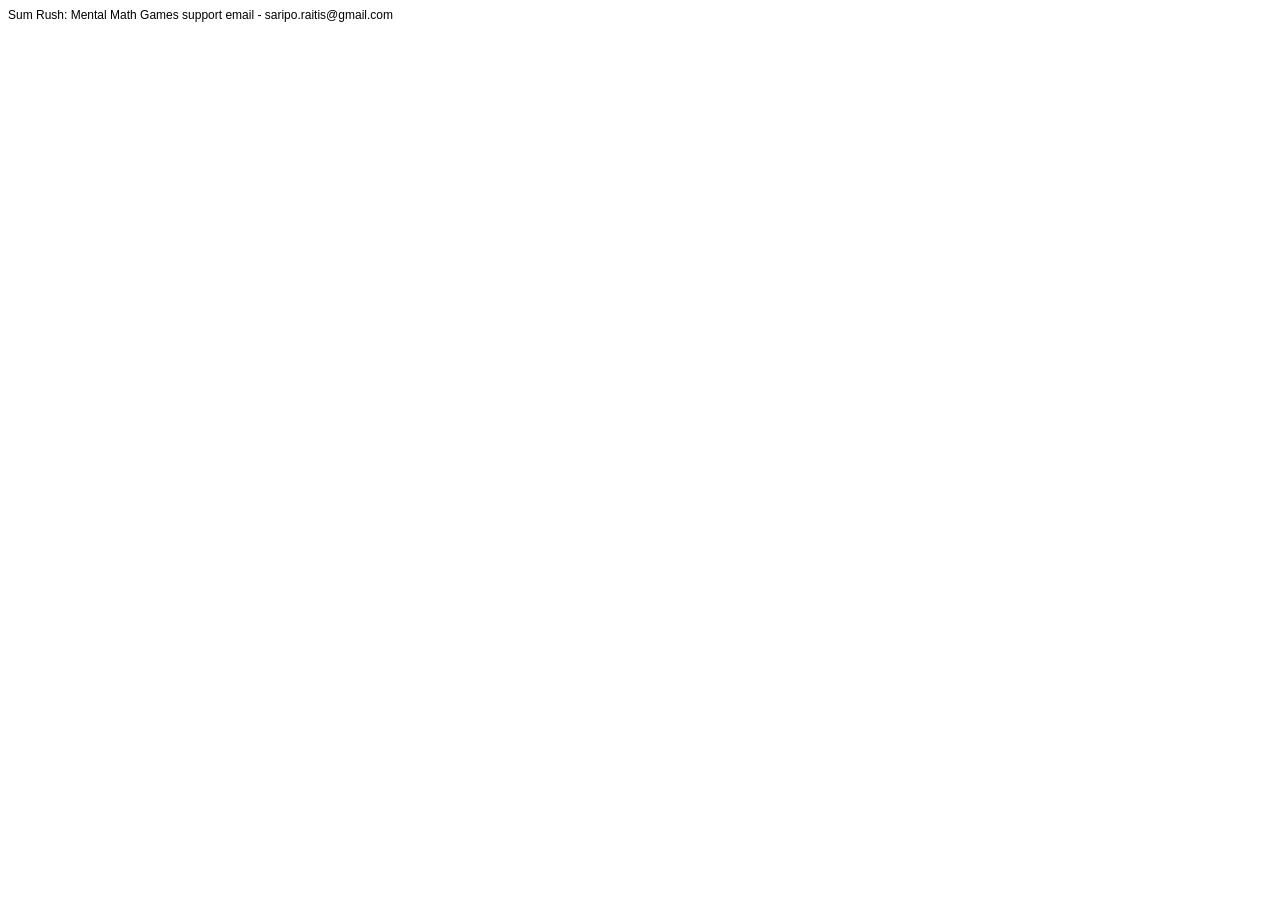
==== index.html @ 7b428e38 "Add initial HTML structure for index.html" ====
<!DOCTYPE html PUBLIC "-//W3C//DTD HTML 4.01//EN" "http://www.w3.org/TR/html4/strict.dtd">
<html>
<head>
  <meta http-equiv="Content-Type" content="text/html; charset=utf-8">
  <meta http-equiv="Content-Style-Type" content="text/css">
  <title></title>
  <meta name="Generator" content="Cocoa HTML Writer">
  <meta name="CocoaVersion" content="2299.5">
  <style type="text/css">
    p.p1 {margin: 0.0px 0.0px 0.0px 0.0px; font: 12.0px Helvetica}
  </style>
</head>
<body>
<p class="p1">Sum Rush: Mental Math Games support email - saripo.raitis@gmail.com</p>
</body>
</html>
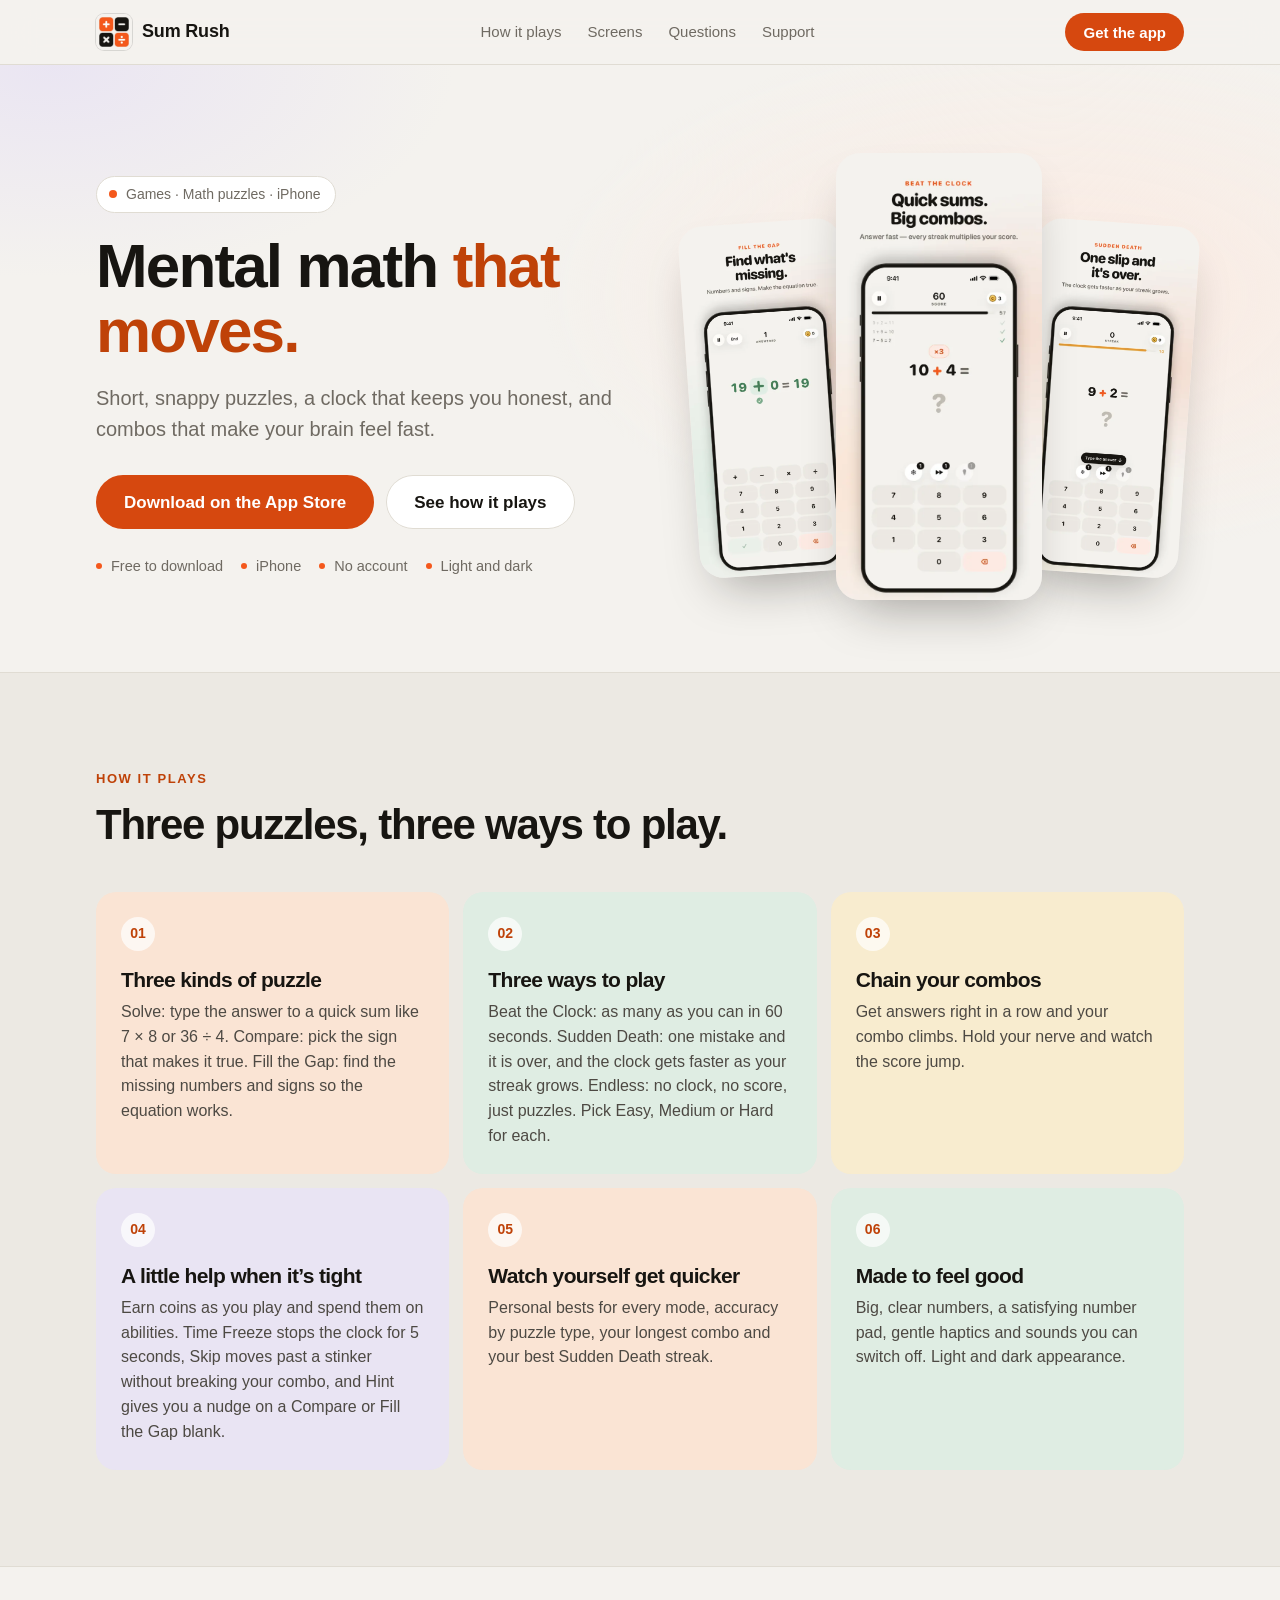
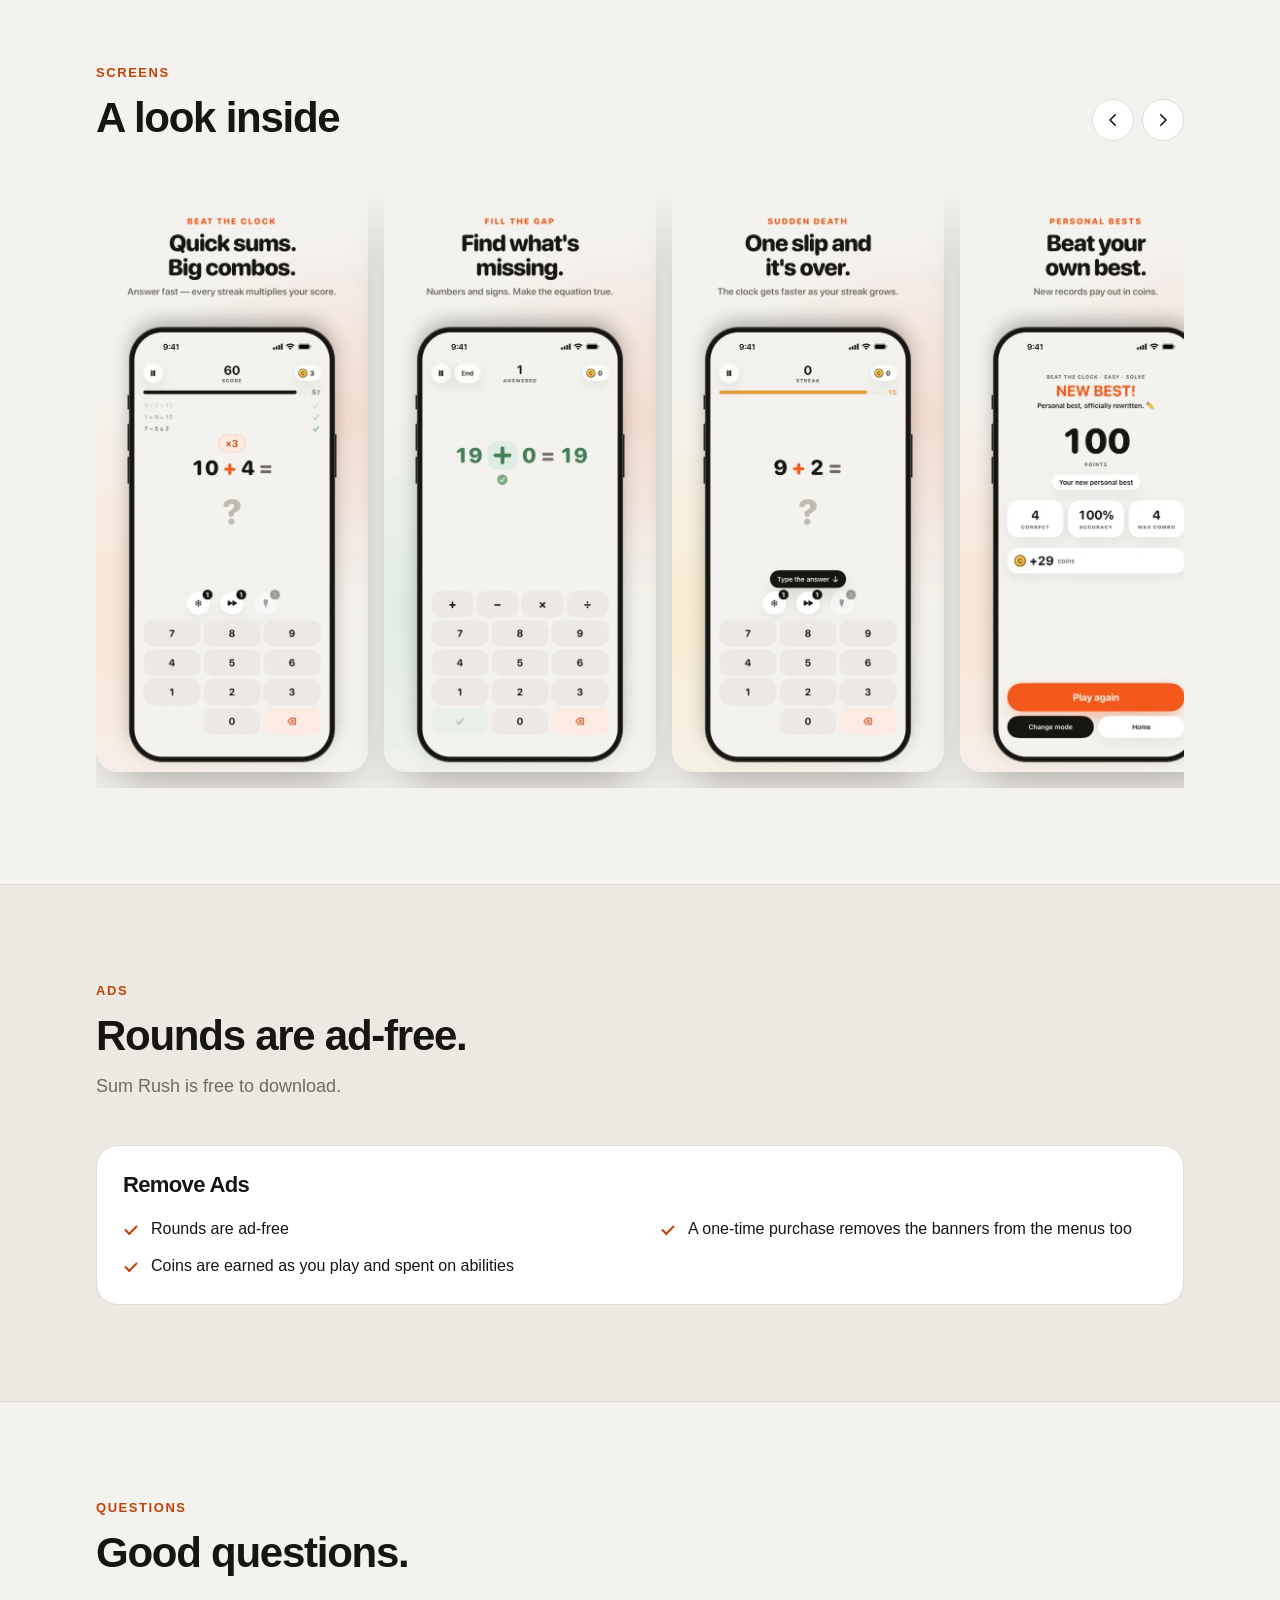
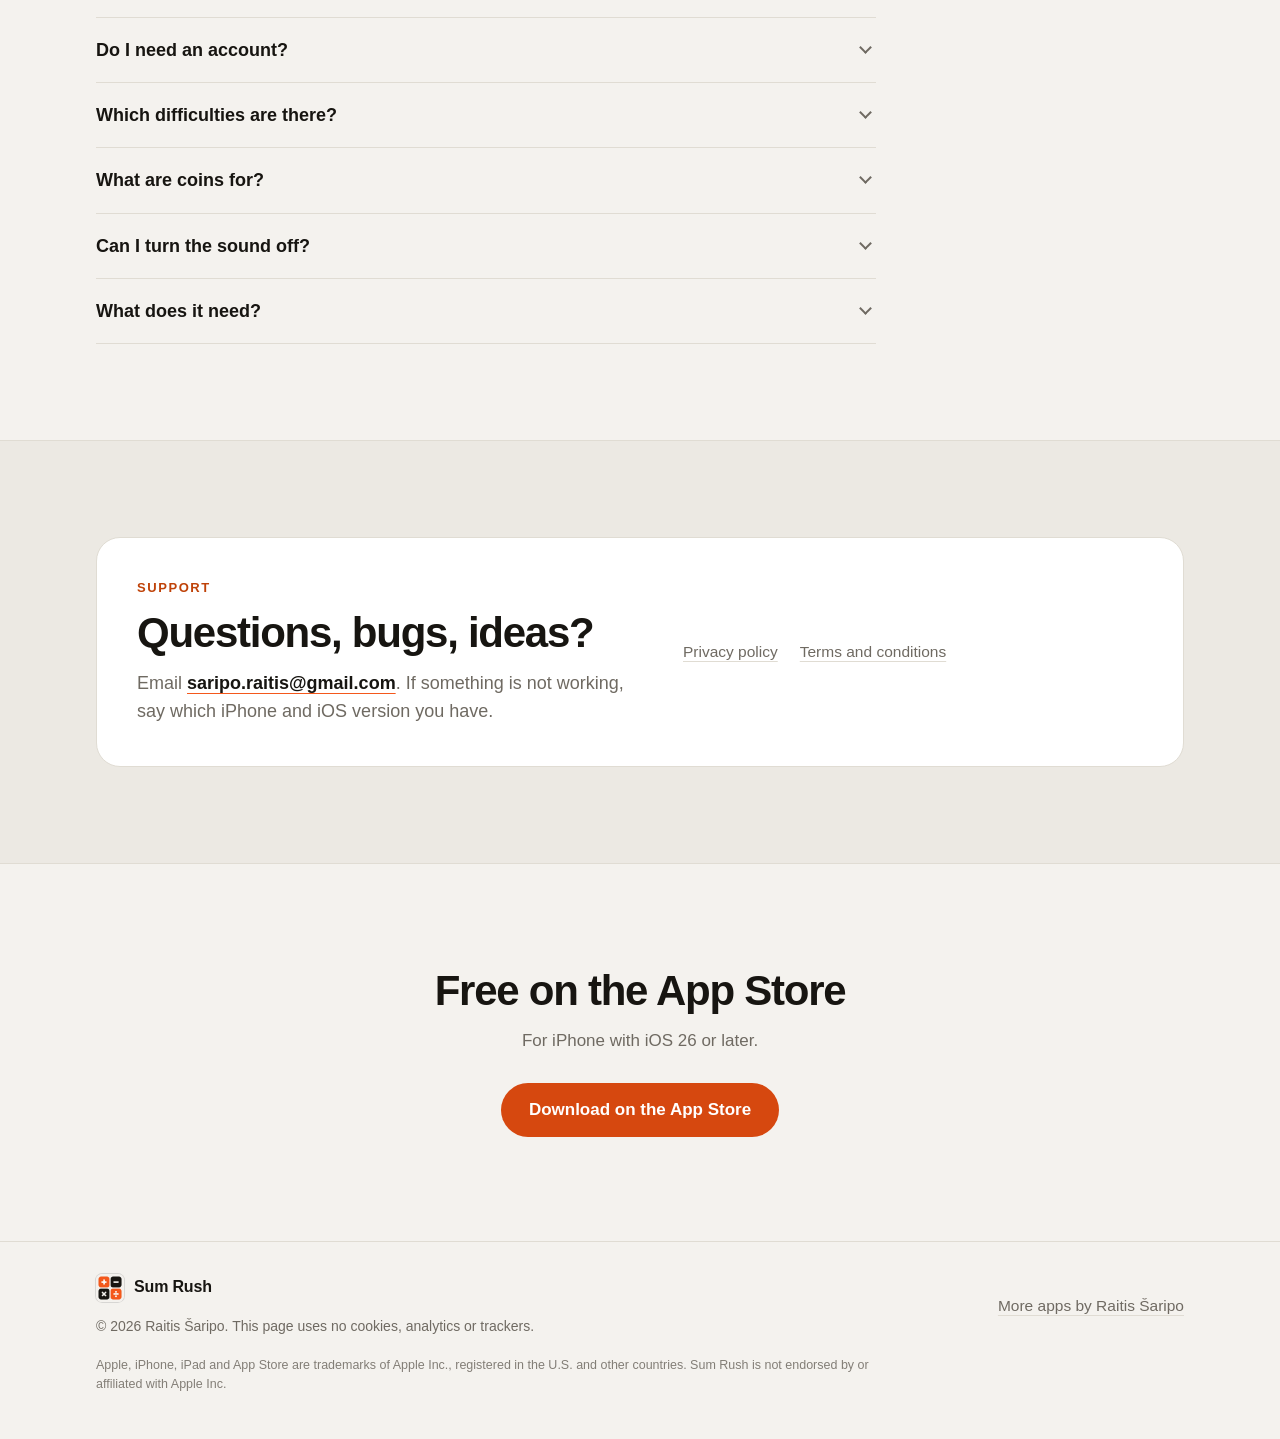
==== commit 1bb9efe9: "Add Sum Rush landing page Replace the one-line support stub with a static landing page: hero, featur" ====
--- a/index.html
+++ b/index.html
@@ -1,16 +1,221 @@
-<!DOCTYPE html PUBLIC "-//W3C//DTD HTML 4.01//EN" "http://www.w3.org/TR/html4/strict.dtd">
-<html>
+<!doctype html>
+<html lang="en">
 <head>
-  <meta http-equiv="Content-Type" content="text/html; charset=utf-8">
-  <meta http-equiv="Content-Style-Type" content="text/css">
-  <title></title>
-  <meta name="Generator" content="Cocoa HTML Writer">
-  <meta name="CocoaVersion" content="2299.5">
-  <style type="text/css">
-    p.p1 {margin: 0.0px 0.0px 0.0px 0.0px; font: 12.0px Helvetica}
-  </style>
+    <meta charset="utf-8" />
+    <meta name="viewport" content="width=device-width, initial-scale=1, viewport-fit=cover" />
+    <title>Sum Rush: Mental Math Games for iPhone</title>
+    <meta name="description" content="Short, snappy mental math puzzles with a clock and combos. Solve, Compare and Fill the Gap. Free for iPhone." />
+    <meta name="theme-color" content="#F4F2EE" />
+    <meta name="color-scheme" content="light" />
+    <meta name="apple-itunes-app" content="app-id=6811618142" />
+    <link rel="canonical" href="https://raichibald.github.io/sumrush.github.io/" />
+
+    <meta property="og:type" content="website" />
+    <meta property="og:site_name" content="Sum Rush" />
+    <meta property="og:title" content="Sum Rush: Mental Math Games for iPhone" />
+    <meta property="og:description" content="Mental math that moves. Short puzzles, a clock that keeps you honest, and combos. Free for iPhone." />
+    <meta property="og:url" content="https://raichibald.github.io/sumrush.github.io/" />
+    <meta property="og:image" content="https://raichibald.github.io/sumrush.github.io/assets/og.jpg" />
+    <meta property="og:image:width" content="1200" />
+    <meta property="og:image:height" content="630" />
+    <meta property="og:image:alt" content="Sum Rush app icon and screenshots" />
+    <meta name="twitter:card" content="summary_large_image" />
+
+    <link rel="icon" type="image/png" href="favicon.png" />
+    <link rel="apple-touch-icon" href="apple-touch-icon.png" />
+    <link rel="preload" as="image" href="assets/shots/01.webp" type="image/webp" />
+    <link rel="stylesheet" href="styles.css" />
+    <script>
+        document.documentElement.classList.add("js");
+    </script>
+    <script type="application/ld+json">
+{
+        "@context": "https://schema.org",
+        "@type": "SoftwareApplication",
+        "name": "Sum Rush: Mental Math Games",
+        "operatingSystem": "iOS 26.0 or later",
+        "applicationCategory": "GameApplication",
+        "description": "Short, snappy mental math puzzles with a clock and combos. Solve, Compare and Fill the Gap. Free for iPhone.",
+        "url": "https://raichibald.github.io/sumrush.github.io/",
+        "downloadUrl": "https://apps.apple.com/app/id6811618142",
+        "image": "https://raichibald.github.io/sumrush.github.io/assets/icon-192.webp",
+        "offers": {
+                "@type": "Offer",
+                "price": "0",
+                "priceCurrency": "USD"
+        },
+        "author": {
+                "@type": "Person",
+                "name": "Raitis Šaripo",
+                "url": "https://raichibald.github.io/"
+        }
+}
+    </script>
 </head>
 <body>
-<p class="p1">Sum Rush: Mental Math Games support email - saripo.raitis@gmail.com</p>
+    <a class="skip" href="#main">Skip to content</a>
+
+    <header class="site-header" id="top">
+        <div class="wrap bar">
+            <a class="brand" href="#top" aria-label="Sum Rush home">
+                <img src="assets/icon-192.webp" width="36" height="36" alt="" />
+                <span>Sum Rush</span>
+            </a>
+            <nav class="nav" aria-label="Primary">
+                <a href="#features">How it plays</a>
+                <a href="#screens">Screens</a>
+                <a href="#faq">Questions</a>
+                <a href="#support">Support</a>
+            </nav>
+            <a class="btn btn-sm" href="https://apps.apple.com/app/id6811618142">Get the app</a>
+        </div>
+    </header>
+
+    <main id="main">
+        <section class="hero">
+            <div class="wrap hero-grid">
+                <div class="hero-copy">
+                    <p class="chip"><span class="dot"></span>Games · Math puzzles · iPhone</p>
+                    <h1>Mental math <span class="hl">that moves.</span></h1>
+                    <p class="lead">Short, snappy puzzles, a clock that keeps you honest, and combos that make your brain feel fast.</p>
+                    <div class="cta-row">
+                        <a class="btn btn-lg" href="https://apps.apple.com/app/id6811618142">Download on the App Store</a>
+                        <a class="btn btn-lg btn-ghost" href="#features">See how it plays</a>
+                    </div>
+                    <ul class="facts">
+                        <li>Free to download</li>
+                        <li>iPhone</li>
+                        <li>No account</li>
+                        <li>Light and dark</li>
+                    </ul>
+                </div>
+                <div class="stack">
+                        <img src="assets/shots/02.webp" width="560" height="1217" alt="Fill the Gap: find the missing numbers and signs" decoding="async" />
+                        <img src="assets/shots/01.webp" width="560" height="1217" alt="Quick sums, big combos: Beat the Clock" decoding="async" />
+                        <img src="assets/shots/03.webp" width="560" height="1217" alt="Sudden Death: one slip and it is over" decoding="async" />
+                </div>
+            </div>
+        </section>
+
+        <section class="section alt" id="features" aria-labelledby="features-title">
+            <div class="wrap">
+                <p class="eyebrow">How it plays</p>
+                <h2 id="features-title">Three puzzles, three ways to play.</h2>
+                <ul class="cards tinted">
+                    <li class="card"><span class="num" aria-hidden="true">01</span><h3>Three kinds of puzzle</h3><p>Solve: type the answer to a quick sum like 7 × 8 or 36 ÷ 4. Compare: pick the sign that makes it true. Fill the Gap: find the missing numbers and signs so the equation works.</p></li>
+                    <li class="card"><span class="num" aria-hidden="true">02</span><h3>Three ways to play</h3><p>Beat the Clock: as many as you can in 60 seconds. Sudden Death: one mistake and it is over, and the clock gets faster as your streak grows. Endless: no clock, no score, just puzzles. Pick Easy, Medium or Hard for each.</p></li>
+                    <li class="card"><span class="num" aria-hidden="true">03</span><h3>Chain your combos</h3><p>Get answers right in a row and your combo climbs. Hold your nerve and watch the score jump.</p></li>
+                    <li class="card"><span class="num" aria-hidden="true">04</span><h3>A little help when it&rsquo;s tight</h3><p>Earn coins as you play and spend them on abilities. Time Freeze stops the clock for 5 seconds, Skip moves past a stinker without breaking your combo, and Hint gives you a nudge on a Compare or Fill the Gap blank.</p></li>
+                    <li class="card"><span class="num" aria-hidden="true">05</span><h3>Watch yourself get quicker</h3><p>Personal bests for every mode, accuracy by puzzle type, your longest combo and your best Sudden Death streak.</p></li>
+                    <li class="card"><span class="num" aria-hidden="true">06</span><h3>Made to feel good</h3><p>Big, clear numbers, a satisfying number pad, gentle haptics and sounds you can switch off. Light and dark appearance.</p></li>
+                </ul>
+            </div>
+        </section>
+
+        <section class="section" id="screens" aria-labelledby="screens-title">
+            <div class="wrap">
+                <div class="gallery-head">
+                    <div>
+                        <p class="eyebrow">Screens</p>
+                        <h2 id="screens-title">A look inside</h2>
+                    </div>
+                    <div class="arrows">
+                        <button class="arrow" id="g-prev" type="button" aria-label="Previous screens"><svg viewBox="0 0 24 24" aria-hidden="true"><path d="M15 5l-7 7 7 7" /></svg></button>
+                        <button class="arrow" id="g-next" type="button" aria-label="Next screens"><svg viewBox="0 0 24 24" aria-hidden="true"><path d="M9 5l7 7-7 7" /></svg></button>
+                    </div>
+                </div>
+                <ul class="gallery-track" tabindex="0" aria-label="Sum Rush screenshots">
+                    <li><img src="assets/shots/01.webp" width="560" height="1217" alt="Quick sums, big combos: Beat the Clock" loading="lazy" decoding="async" /></li>
+                    <li><img src="assets/shots/02.webp" width="560" height="1217" alt="Fill the Gap: find the missing numbers and signs" loading="lazy" decoding="async" /></li>
+                    <li><img src="assets/shots/03.webp" width="560" height="1217" alt="Sudden Death: one slip and it is over" loading="lazy" decoding="async" /></li>
+                    <li><img src="assets/shots/04.webp" width="560" height="1217" alt="A new personal best screen" loading="lazy" decoding="async" /></li>
+                    <li><img src="assets/shots/05.webp" width="560" height="1217" alt="Play it your way: puzzle type, play style and difficulty" loading="lazy" decoding="async" /></li>
+                    <li><img src="assets/shots/06.webp" width="560" height="1217" alt="Stats: accuracy, streaks and bests for every mode" loading="lazy" decoding="async" /></li>
+                    <li><img src="assets/shots/07.webp" width="560" height="1217" alt="Abilities: Time Freeze, Skip and Hint" loading="lazy" decoding="async" /></li>
+                </ul>
+            </div>
+        </section>
+
+        <section class="section alt" id="plans" aria-labelledby="plans-title">
+            <div class="wrap">
+                <p class="eyebrow">Ads</p>
+                <h2 id="plans-title">Rounds are ad-free.</h2>
+                <p class="section-lead">Sum Rush is free to download.</p>
+                <div class="plans">
+                    <div class="plan">
+                        <h3>Remove Ads</h3>
+                        <ul class="ticks cols">
+                            <li>Rounds are ad-free</li>
+                            <li>A one-time purchase removes the banners from the menus too</li>
+                            <li>Coins are earned as you play and spent on abilities</li>
+                        </ul>
+                    </div>
+                </div>
+            </div>
+        </section>
+
+        <section class="section" id="faq" aria-labelledby="faq-title">
+            <div class="wrap">
+                <p class="eyebrow">Questions</p>
+                <h2 id="faq-title">Good questions.</h2>
+                <div class="faq">
+                    <details><summary>Do I need an account?</summary><p>No account needed. Your progress stays on your iPhone.</p></details>
+                    <details><summary>Which difficulties are there?</summary><p>Easy, Medium and Hard, which you pick for each puzzle type and play style.</p></details>
+                    <details><summary>What are coins for?</summary><p>You earn coins as you play and spend them on abilities: Time Freeze, Skip and Hint.</p></details>
+                    <details><summary>Can I turn the sound off?</summary><p>Yes. The sounds can be switched off, and the app has light and dark appearance.</p></details>
+                    <details><summary>What does it need?</summary><p>An iPhone with iOS 26 or later.</p></details>
+                </div>
+            </div>
+        </section>
+
+        <section class="section alt" id="support" aria-labelledby="support-title">
+            <div class="wrap">
+                <div class="support-box">
+                    <div>
+                        <p class="eyebrow">Support</p>
+                        <h2 id="support-title">Questions, bugs, ideas?</h2>
+                        <p class="section-lead">
+                            Email <a class="mail" href="mailto:saripo.raitis@gmail.com?subject=Sum Rush%20support">saripo.raitis@gmail.com</a>.
+                            If something is not working, say which iPhone and iOS version you have.
+                        </p>
+                    </div>
+                    <div class="links" aria-label="Legal">
+                        <a href="privacy-policy.html">Privacy policy</a> <a href="terms-and-conditions.html">Terms and conditions</a>
+                    </div>
+                </div>
+            </div>
+        </section>
+
+        <section class="final">
+            <div class="wrap">
+                <h2>Free on the App Store</h2>
+                <p>For iPhone with iOS 26 or later.</p>
+                <a class="btn btn-lg" href="https://apps.apple.com/app/id6811618142">Download on the App Store</a>
+            </div>
+        </section>
+    </main>
+
+    <footer class="site-footer">
+        <div class="wrap foot-grid">
+            <div>
+                <a class="brand" href="#top">
+                    <img src="assets/icon-192.webp" width="28" height="28" alt="" />
+                    <span>Sum Rush</span>
+                </a>
+                <p class="copy">&copy; 2026 Raitis &Scaron;aripo. This page uses no cookies, analytics or trackers.</p>
+            </div>
+            <div class="links">
+                <a href="https://raichibald.github.io/">More apps by Raitis &Scaron;aripo</a>
+            </div>
+        </div>
+        <div class="wrap">
+            <p class="legal">
+                Apple, iPhone, iPad and App Store are trademarks of Apple Inc., registered in the U.S. and other
+                countries. Sum Rush is not endorsed by or affiliated with Apple Inc.
+            </p>
+        </div>
+    </footer>
+
+    <script src="script.js" defer></script>
 </body>
 </html>
--- a/styles.css
+++ b/styles.css
@@ -0,0 +1,681 @@
+/* Sum Rush landing page. Tokens mirror the app's design system. */
+:root {
+    color-scheme: light;
+    --bg: #F4F2EE;
+    --bg-alt: #ECE9E3;
+    --surface: #FFFFFF;
+    --raised: #FBFAF7;
+    --border: #E0DCD3;
+    --text: #171511;
+    --muted: #6F6A62;
+    --accent: #F4581C;
+    --accent-text: #BF4208;
+    --btn: #D6480F;
+    --btn-hover: #B93C0A;
+    --on-btn: #FFFFFF;
+    --accent-soft: #FCEAE1;
+    --glow-a: rgba(252, 234, 225, 0.95);
+    --glow-b: rgba(233, 228, 243, 0.9);
+    --shadow: 0 26px 50px -20px rgba(23, 21, 17, 0.38);
+    --header-bg: color-mix(in srgb, #F4F2EE 82%, transparent);
+    --font-display: ui-rounded, "SF Pro Rounded", -apple-system, BlinkMacSystemFont, "SF Pro Display", "Segoe UI", Roboto, Arial, sans-serif;
+    --hw: 800;
+    --ht: -0.03em;
+    --hc: none;
+    --h1-size: clamp(36px, 6.4vw, 62px);
+    --h1-lh: 1.05;
+    --h2-size: clamp(28px, 4.4vw, 42px);
+    --h3-size: 21px;
+    --t1: #FAE4D4;
+    --t2: #DFEDE3;
+    --t3: #F8ECCF;
+    --t4: #E9E4F3;
+}
+
+*,
+*::before,
+*::after {
+    box-sizing: border-box;
+}
+html {
+    scroll-behavior: smooth;
+    scroll-padding-top: 76px;
+    -webkit-text-size-adjust: 100%;
+    background: var(--bg);
+}
+body {
+    margin: 0;
+    background: var(--bg);
+    color: var(--text);
+    font-family: -apple-system, BlinkMacSystemFont, "SF Pro Text", "SF Pro Display", "Segoe UI", Roboto, "Helvetica Neue", Arial, sans-serif;
+    font-size: 17px;
+    line-height: 1.55;
+    -webkit-font-smoothing: antialiased;
+    text-rendering: optimizeLegibility;
+}
+img,
+svg {
+    display: block;
+    max-width: 100%;
+}
+a {
+    color: inherit;
+}
+h1,
+h2,
+h3,
+h4,
+p,
+ul,
+ol,
+figure {
+    margin: 0;
+    padding: 0;
+}
+ul,
+ol {
+    list-style: none;
+}
+h1,
+h2,
+h3 {
+    font-family: var(--font-display);
+    font-weight: var(--hw);
+    letter-spacing: var(--ht);
+    text-transform: var(--hc);
+}
+:focus-visible {
+    outline: 2px solid var(--accent-text);
+    outline-offset: 3px;
+    border-radius: 6px;
+}
+.skip {
+    position: absolute;
+    left: 12px;
+    top: -60px;
+    z-index: 100;
+    padding: 10px 16px;
+    background: var(--btn);
+    color: var(--on-btn);
+    font-weight: 600;
+    border-radius: 999px;
+    text-decoration: none;
+}
+.skip:focus {
+    top: 12px;
+}
+.wrap {
+    width: 100%;
+    max-width: 1152px;
+    margin-inline: auto;
+    padding-inline: clamp(16px, 4vw, 32px);
+}
+.hl {
+    color: var(--accent-text);
+}
+
+/* Header */
+.site-header {
+    position: sticky;
+    top: 0;
+    z-index: 50;
+    background: var(--header-bg);
+    -webkit-backdrop-filter: saturate(1.4) blur(18px);
+    backdrop-filter: saturate(1.4) blur(18px);
+    border-bottom: 1px solid var(--border);
+}
+.bar {
+    display: flex;
+    align-items: center;
+    justify-content: space-between;
+    gap: 20px;
+    height: 64px;
+}
+.brand {
+    display: inline-flex;
+    align-items: center;
+    gap: 10px;
+    text-decoration: none;
+    font-weight: 700;
+    font-size: 18px;
+    letter-spacing: -0.01em;
+}
+.brand img {
+    border-radius: 22.37%;
+    box-shadow: 0 0 0 1px rgba(128, 128, 128, 0.25);
+}
+.nav {
+    display: none;
+    gap: 26px;
+    font-size: 15px;
+    color: var(--muted);
+}
+.nav a {
+    text-decoration: none;
+    transition: color 0.2s;
+}
+.nav a:hover {
+    color: var(--text);
+}
+
+/* Buttons */
+.btn {
+    display: inline-flex;
+    align-items: center;
+    justify-content: center;
+    height: 44px;
+    padding: 0 22px;
+    border: 0;
+    border-radius: 999px;
+    background: var(--btn);
+    color: var(--on-btn);
+    font: 650 16px/1 -apple-system, BlinkMacSystemFont, "SF Pro Text", "Segoe UI", Roboto, Arial, sans-serif;
+    text-decoration: none;
+    cursor: pointer;
+    transition: transform 0.15s, background 0.15s;
+}
+.btn:hover {
+    background: var(--btn-hover);
+    transform: translateY(-1px);
+}
+.btn:active {
+    transform: none;
+}
+.btn-sm {
+    height: 38px;
+    padding: 0 18px;
+    font-size: 15px;
+}
+.btn-lg {
+    height: 54px;
+    padding: 0 28px;
+    font-size: 17px;
+}
+.btn-ghost {
+    background: var(--surface);
+    color: var(--text);
+    box-shadow: inset 0 0 0 1px var(--border);
+}
+.btn-ghost:hover {
+    background: var(--raised);
+}
+
+/* Hero */
+.hero {
+    position: relative;
+    overflow: hidden;
+    padding-block: clamp(36px, 7vw, 88px) clamp(36px, 6vw, 72px);
+}
+.hero::before {
+    content: "";
+    position: absolute;
+    inset: 0;
+    pointer-events: none;
+    background: radial-gradient(55% 60% at 82% 38%, var(--glow-a), transparent 72%),
+        radial-gradient(45% 50% at 4% 0%, var(--glow-b), transparent 70%);
+}
+.hero-grid {
+    position: relative;
+    display: grid;
+    gap: clamp(32px, 6vw, 56px);
+    align-items: center;
+}
+.chip {
+    display: inline-flex;
+    align-items: center;
+    gap: 9px;
+    padding: 7px 14px 7px 12px;
+    border: 1px solid var(--border);
+    border-radius: 999px;
+    background: var(--surface);
+    color: var(--muted);
+    font-size: 14px;
+    font-weight: 500;
+}
+.dot {
+    width: 8px;
+    height: 8px;
+    border-radius: 50%;
+    background: var(--accent);
+}
+h1 {
+    margin-top: 20px;
+    font-size: var(--h1-size);
+    line-height: var(--h1-lh);
+}
+.lead {
+    margin-top: 20px;
+    max-width: 32em;
+    font-size: clamp(17px, 2.2vw, 20px);
+    line-height: 1.55;
+    color: var(--muted);
+}
+.cta-row {
+    display: flex;
+    flex-wrap: wrap;
+    gap: 12px;
+    margin-top: 30px;
+}
+.facts {
+    display: flex;
+    flex-wrap: wrap;
+    gap: 8px 18px;
+    margin-top: 26px;
+    font-size: 14.5px;
+    color: var(--muted);
+}
+.facts li::before {
+    content: "";
+    display: inline-block;
+    width: 6px;
+    height: 6px;
+    margin: 0 9px 2px 0;
+    border-radius: 50%;
+    background: var(--accent);
+}
+.stack {
+    display: flex;
+    align-items: center;
+    justify-content: center;
+    width: 100%;
+    max-width: 520px;
+    margin-inline: auto;
+}
+.stack img {
+    width: 33%;
+    height: auto;
+    border-radius: clamp(14px, 2.6vw, 24px);
+    box-shadow: var(--shadow);
+}
+.stack img:nth-child(1) {
+    margin-right: -3%;
+    transform: translateY(6%) rotate(-4deg);
+    z-index: 1;
+}
+.stack img:nth-child(2) {
+    width: 42%;
+    z-index: 3;
+}
+.stack img:nth-child(3) {
+    margin-left: -3%;
+    transform: translateY(6%) rotate(4deg);
+    z-index: 2;
+}
+
+/* Sections */
+.section {
+    padding-block: clamp(48px, 8vw, 96px);
+}
+.section.alt {
+    background: var(--bg-alt);
+    border-block: 1px solid var(--border);
+}
+.eyebrow {
+    margin-bottom: 12px;
+    font-size: 13px;
+    font-weight: 700;
+    letter-spacing: 0.12em;
+    text-transform: uppercase;
+    color: var(--accent-text);
+}
+h2 {
+    font-size: var(--h2-size);
+    line-height: 1.1;
+}
+.section-lead {
+    margin-top: 14px;
+    max-width: 38em;
+    font-size: 18px;
+    color: var(--muted);
+}
+.cards {
+    display: grid;
+    grid-template-columns: 1fr;
+    gap: 14px;
+    margin-top: clamp(28px, 4vw, 44px);
+}
+.card {
+    padding: 24px;
+    border: 1px solid var(--border);
+    border-radius: 20px;
+    background: var(--surface);
+}
+.cards.tinted .card {
+    border-color: transparent;
+}
+.cards.tinted .card:nth-child(4n + 1) {
+    background: var(--t1);
+}
+.cards.tinted .card:nth-child(4n + 2) {
+    background: var(--t2);
+}
+.cards.tinted .card:nth-child(4n + 3) {
+    background: var(--t3);
+}
+.cards.tinted .card:nth-child(4n + 4) {
+    background: var(--t4);
+}
+.num {
+    display: grid;
+    place-items: center;
+    width: 34px;
+    height: 34px;
+    margin-bottom: 16px;
+    border-radius: 50%;
+    background: var(--accent-soft);
+    color: var(--accent-text);
+    font-size: 14px;
+    font-weight: 750;
+    font-variant-numeric: tabular-nums;
+}
+.cards.tinted .num {
+    background: rgba(255, 255, 255, 0.7);
+}
+h3 {
+    font-size: var(--h3-size);
+    line-height: 1.2;
+}
+.card p {
+    margin-top: 8px;
+    font-size: 16px;
+    color: var(--muted);
+}
+.cards.tinted .card p {
+    color: #4d4943;
+}
+
+/* Gallery */
+.gallery-head {
+    display: flex;
+    align-items: flex-end;
+    justify-content: space-between;
+    gap: 20px;
+}
+.arrows {
+    display: none;
+    gap: 8px;
+}
+.js .arrows {
+    display: flex;
+}
+.arrow {
+    display: grid;
+    place-items: center;
+    width: 42px;
+    height: 42px;
+    padding: 0;
+    border: 1px solid var(--border);
+    border-radius: 50%;
+    background: var(--surface);
+    color: var(--text);
+    cursor: pointer;
+    transition: background 0.15s;
+}
+.arrow:hover {
+    background: var(--raised);
+}
+.arrow svg {
+    width: 18px;
+    height: 18px;
+    fill: none;
+    stroke: currentColor;
+    stroke-width: 2.2;
+    stroke-linecap: round;
+    stroke-linejoin: round;
+}
+.gallery-track {
+    display: flex;
+    gap: 16px;
+    margin-top: clamp(24px, 4vw, 40px);
+    padding-bottom: 16px;
+    overflow-x: auto;
+    scroll-snap-type: x mandatory;
+    scrollbar-width: thin;
+    scrollbar-color: var(--border) transparent;
+    -webkit-overflow-scrolling: touch;
+}
+.gallery-track li {
+    flex: 0 0 auto;
+    width: clamp(220px, 62vw, 272px);
+    scroll-snap-align: start;
+}
+.gallery-track img {
+    width: 100%;
+    height: auto;
+    aspect-ratio: 1000 / 2173;
+    border-radius: 22px;
+    box-shadow: var(--shadow);
+}
+
+/* Plans */
+.plans {
+    display: grid;
+    grid-template-columns: 1fr;
+    gap: 16px;
+    margin-top: clamp(28px, 4vw, 44px);
+}
+.plan {
+    padding: 26px;
+    border: 1px solid var(--border);
+    border-radius: 22px;
+    background: var(--surface);
+}
+.plan.featured {
+    border-color: var(--accent);
+    background: var(--raised);
+}
+.plan h3 {
+    font-size: calc(var(--h3-size) * 1.05);
+}
+.plan .sub {
+    margin-top: 6px;
+    font-size: 15.5px;
+    color: var(--muted);
+}
+.ticks {
+    display: grid;
+    gap: 12px;
+    margin-top: 18px;
+}
+.ticks.cols {
+    gap: 12px 40px;
+}
+.ticks li {
+    position: relative;
+    padding-left: 28px;
+    font-size: 16px;
+}
+.ticks li::before {
+    content: "";
+    position: absolute;
+    left: 2px;
+    top: 0.5em;
+    width: 12px;
+    height: 7px;
+    border-left: 2.5px solid var(--accent-text);
+    border-bottom: 2.5px solid var(--accent-text);
+    transform: rotate(-45deg);
+}
+.fine {
+    margin-top: 20px;
+    max-width: 52em;
+    font-size: 14px;
+    line-height: 1.55;
+    color: var(--muted);
+}
+
+/* FAQ */
+.faq {
+    max-width: 780px;
+    margin-top: clamp(24px, 4vw, 40px);
+    border-top: 1px solid var(--border);
+}
+.faq details {
+    border-bottom: 1px solid var(--border);
+}
+.faq summary {
+    position: relative;
+    padding: 20px 40px 20px 0;
+    font-size: 18px;
+    font-weight: 650;
+    line-height: 1.35;
+    cursor: pointer;
+    list-style: none;
+}
+.faq summary::-webkit-details-marker {
+    display: none;
+}
+.faq summary::after {
+    content: "";
+    position: absolute;
+    right: 6px;
+    top: 50%;
+    width: 9px;
+    height: 9px;
+    margin-top: -7px;
+    border-right: 2.5px solid var(--muted);
+    border-bottom: 2.5px solid var(--muted);
+    transform: rotate(45deg);
+    transition: transform 0.2s;
+}
+.faq details[open] summary::after {
+    transform: rotate(-135deg);
+    margin-top: -2px;
+}
+.faq p {
+    padding: 0 40px 22px 0;
+    color: var(--muted);
+}
+
+/* Support and final call */
+.support-box {
+    display: grid;
+    gap: 22px;
+    padding: clamp(24px, 4vw, 40px);
+    border: 1px solid var(--border);
+    border-radius: 24px;
+    background: var(--surface);
+}
+.mail {
+    font-weight: 650;
+    color: var(--text);
+    text-decoration: underline;
+    text-decoration-color: var(--accent);
+    text-underline-offset: 4px;
+    overflow-wrap: anywhere;
+}
+.links {
+    display: flex;
+    flex-wrap: wrap;
+    gap: 8px 22px;
+    font-size: 15.5px;
+}
+.links a {
+    color: var(--muted);
+    text-decoration: underline;
+    text-decoration-color: var(--border);
+    text-underline-offset: 4px;
+}
+.links a:hover {
+    color: var(--text);
+    text-decoration-color: var(--accent);
+}
+.final {
+    padding-block: clamp(56px, 9vw, 104px);
+    text-align: center;
+}
+.final p {
+    margin: 14px auto 0;
+    max-width: 30em;
+    color: var(--muted);
+}
+.final .btn {
+    margin-top: 28px;
+}
+
+/* Footer */
+.site-footer {
+    padding-block: 32px 44px;
+    border-top: 1px solid var(--border);
+}
+.foot-grid {
+    display: flex;
+    flex-wrap: wrap;
+    align-items: center;
+    justify-content: space-between;
+    gap: 14px 24px;
+}
+.foot-grid .brand {
+    font-size: 16px;
+}
+.foot-grid .brand img {
+    border-radius: 22.37%;
+}
+.copy {
+    margin-top: 6px;
+    font-size: 14px;
+    color: var(--muted);
+}
+.legal {
+    margin-top: 18px;
+    max-width: 62em;
+    font-size: 12.5px;
+    line-height: 1.55;
+    color: var(--muted);
+    opacity: 0.85;
+}
+
+@media (min-width: 640px) {
+    .cards {
+        grid-template-columns: repeat(2, 1fr);
+    }
+    .ticks.cols {
+        grid-template-columns: repeat(2, 1fr);
+    }
+    .plans.two {
+        grid-template-columns: repeat(2, 1fr);
+    }
+    .support-box {
+        grid-template-columns: 1.1fr 1fr;
+        align-items: center;
+        gap: 40px;
+    }
+}
+@media (min-width: 820px) {
+    .nav {
+        display: flex;
+    }
+}
+@media (min-width: 900px) {
+    .hero-grid {
+        grid-template-columns: 1.05fr 0.95fr;
+    }
+    .stack {
+        margin-inline: 0 0;
+        justify-self: end;
+    }
+}
+@media (min-width: 960px) {
+    .cards {
+        grid-template-columns: repeat(3, 1fr);
+    }
+}
+@media (max-width: 639px) {
+    .btn-lg {
+        flex: 1 1 100%;
+    }
+}
+@media (prefers-reduced-motion: reduce) {
+    html {
+        scroll-behavior: auto;
+    }
+    .btn,
+    .nav a,
+    .arrow,
+    .faq summary::after {
+        transition: none;
+    }
+    .btn:hover {
+        transform: none;
+    }
+}
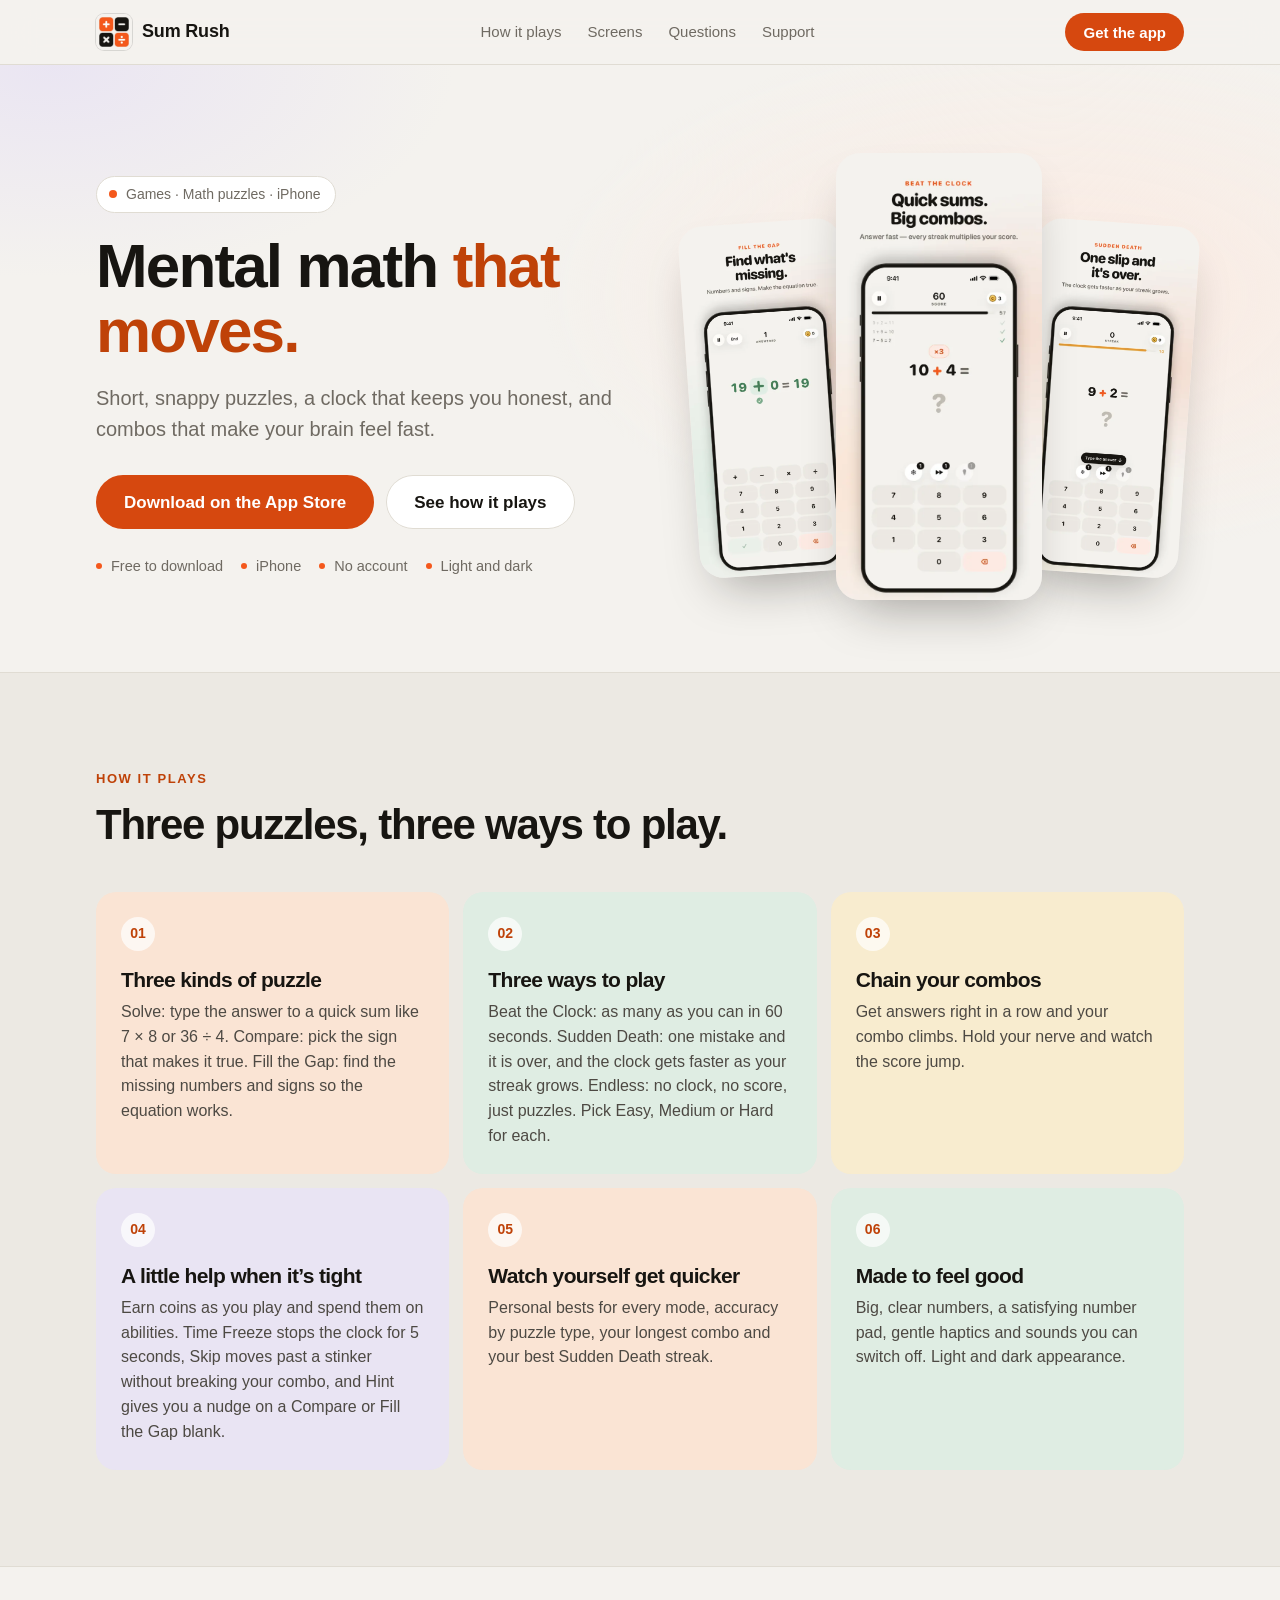
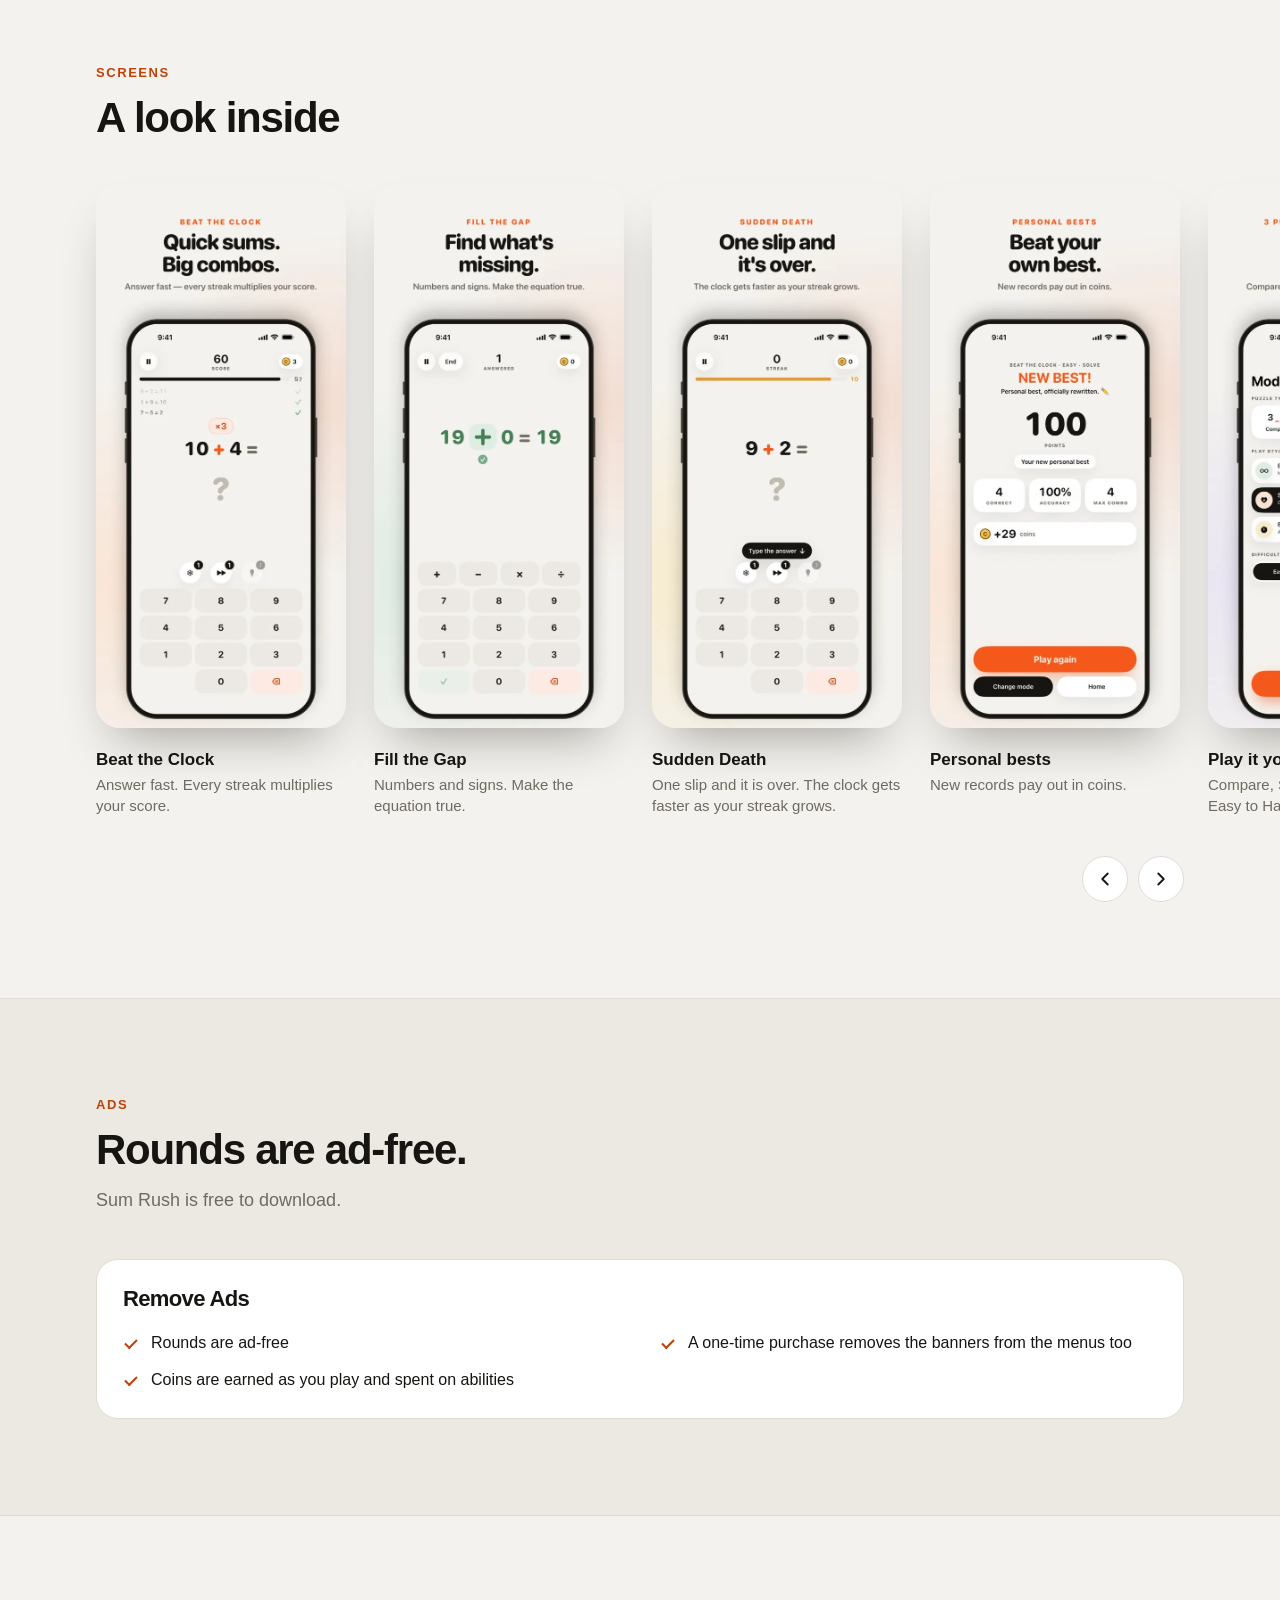
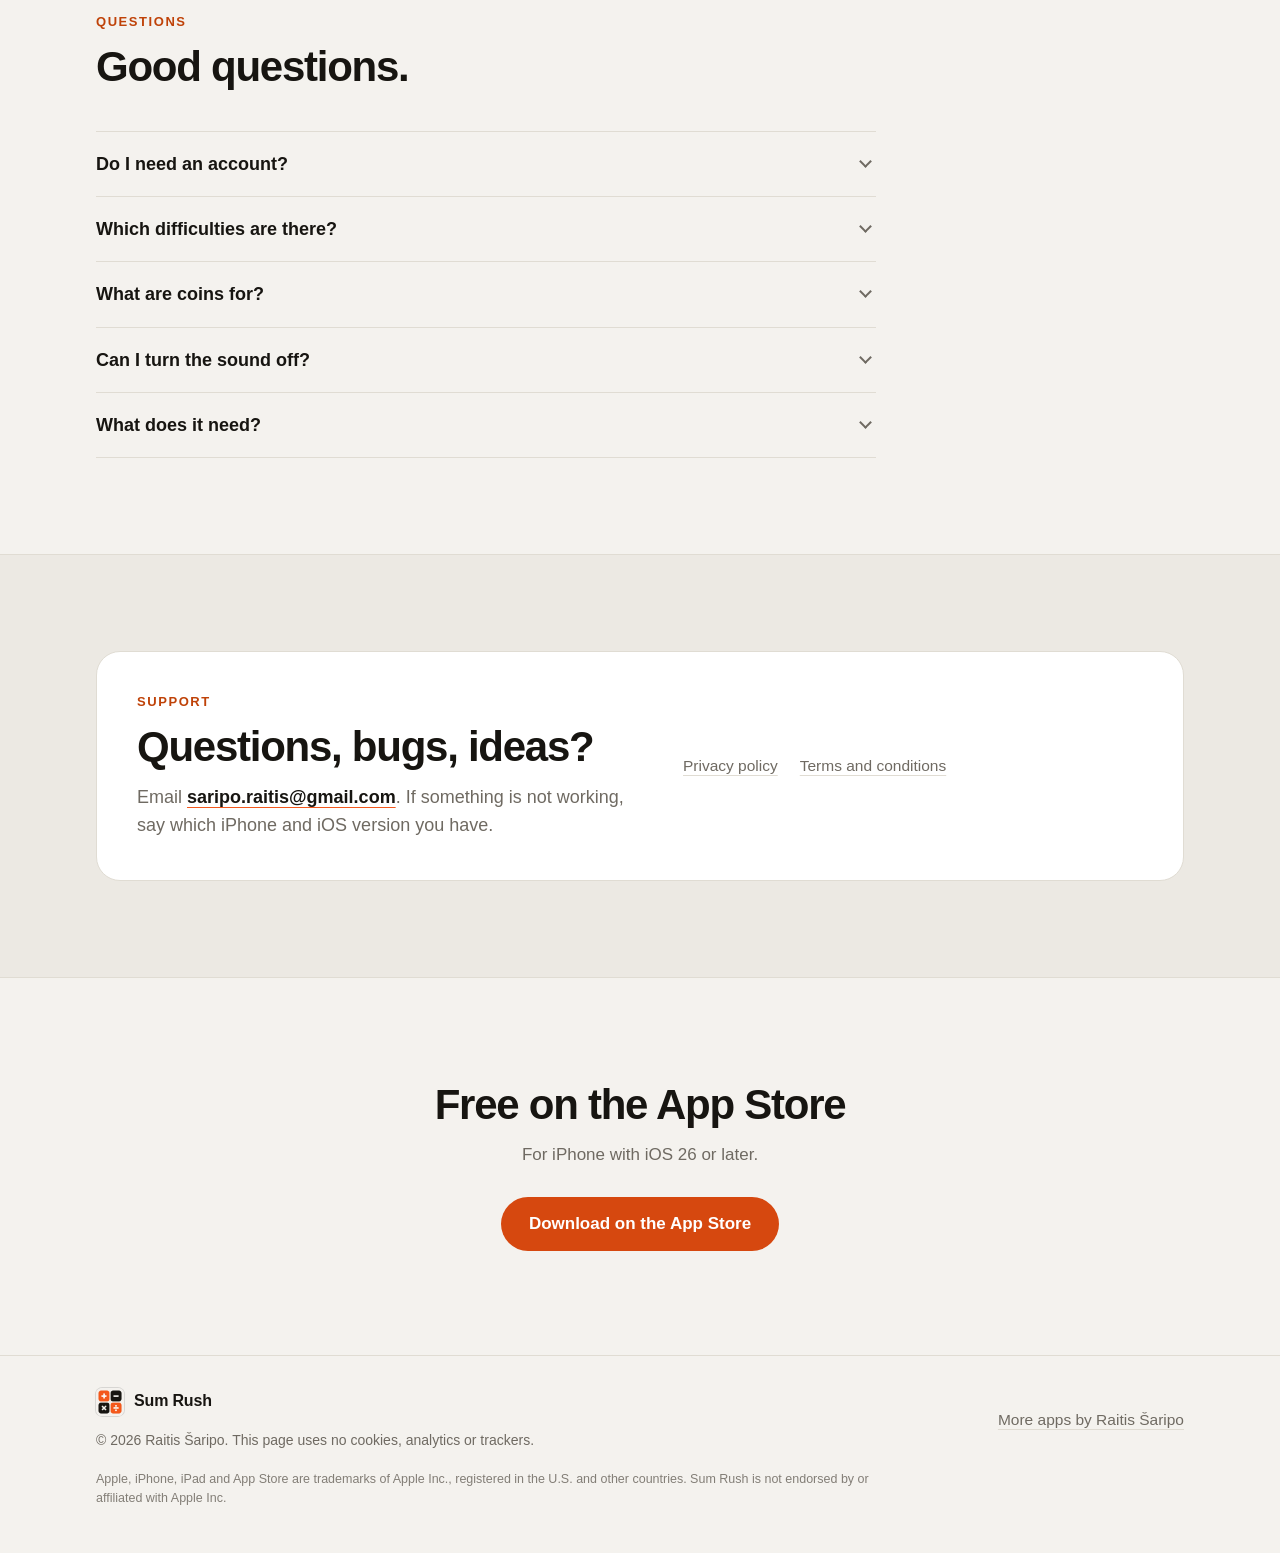
==== commit 8e82d24b: "Scroll the screenshots like the Countless page and fix the logo link Screenshots now sit in a full-b" ====
--- a/index.html
+++ b/index.html
@@ -52,10 +52,10 @@
 }
     </script>
 </head>
-<body>
+<body id="top">
     <a class="skip" href="#main">Skip to content</a>
 
-    <header class="site-header" id="top">
+    <header class="site-header">
         <div class="wrap bar">
             <a class="brand" href="#top" aria-label="Sum Rush home">
                 <img src="assets/icon-192.webp" width="36" height="36" alt="" />
@@ -90,9 +90,9 @@
                     </ul>
                 </div>
                 <div class="stack">
-                        <img src="assets/shots/02.webp" width="560" height="1217" alt="Fill the Gap: find the missing numbers and signs" decoding="async" />
-                        <img src="assets/shots/01.webp" width="560" height="1217" alt="Quick sums, big combos: Beat the Clock" decoding="async" />
-                        <img src="assets/shots/03.webp" width="560" height="1217" alt="Sudden Death: one slip and it is over" decoding="async" />
+                        <img src="assets/shots/02.webp" width="560" height="1217" alt="Fill the Gap: Numbers and signs. Make the equation true." decoding="async" />
+                        <img src="assets/shots/01.webp" width="560" height="1217" alt="Beat the Clock: Answer fast. Every streak multiplies your score." decoding="async" />
+                        <img src="assets/shots/03.webp" width="560" height="1217" alt="Sudden Death: One slip and it is over. The clock gets faster as your streak grows." decoding="async" />
                 </div>
             </div>
         </section>
@@ -114,25 +114,23 @@
 
         <section class="section" id="screens" aria-labelledby="screens-title">
             <div class="wrap">
-                <div class="gallery-head">
-                    <div>
-                        <p class="eyebrow">Screens</p>
-                        <h2 id="screens-title">A look inside</h2>
-                    </div>
-                    <div class="arrows">
-                        <button class="arrow" id="g-prev" type="button" aria-label="Previous screens"><svg viewBox="0 0 24 24" aria-hidden="true"><path d="M15 5l-7 7 7 7" /></svg></button>
-                        <button class="arrow" id="g-next" type="button" aria-label="Next screens"><svg viewBox="0 0 24 24" aria-hidden="true"><path d="M9 5l7 7-7 7" /></svg></button>
-                    </div>
-                </div>
-                <ul class="gallery-track" tabindex="0" aria-label="Sum Rush screenshots">
-                    <li><img src="assets/shots/01.webp" width="560" height="1217" alt="Quick sums, big combos: Beat the Clock" loading="lazy" decoding="async" /></li>
-                    <li><img src="assets/shots/02.webp" width="560" height="1217" alt="Fill the Gap: find the missing numbers and signs" loading="lazy" decoding="async" /></li>
-                    <li><img src="assets/shots/03.webp" width="560" height="1217" alt="Sudden Death: one slip and it is over" loading="lazy" decoding="async" /></li>
-                    <li><img src="assets/shots/04.webp" width="560" height="1217" alt="A new personal best screen" loading="lazy" decoding="async" /></li>
-                    <li><img src="assets/shots/05.webp" width="560" height="1217" alt="Play it your way: puzzle type, play style and difficulty" loading="lazy" decoding="async" /></li>
-                    <li><img src="assets/shots/06.webp" width="560" height="1217" alt="Stats: accuracy, streaks and bests for every mode" loading="lazy" decoding="async" /></li>
-                    <li><img src="assets/shots/07.webp" width="560" height="1217" alt="Abilities: Time Freeze, Skip and Hint" loading="lazy" decoding="async" /></li>
-                </ul>
+                <p class="eyebrow">Screens</p>
+                <h2 id="screens-title">A look inside</h2>
+            </div>
+            <div class="gallery">
+                <div class="gallery-track" tabindex="0" aria-label="Sum Rush screenshots">
+                    <figure><img src="assets/shots/01.webp" width="560" height="1217" alt="Beat the Clock: Answer fast. Every streak multiplies your score." loading="lazy" decoding="async" /><figcaption><strong>Beat the Clock</strong>Answer fast. Every streak multiplies your score.</figcaption></figure>
+                    <figure><img src="assets/shots/02.webp" width="560" height="1217" alt="Fill the Gap: Numbers and signs. Make the equation true." loading="lazy" decoding="async" /><figcaption><strong>Fill the Gap</strong>Numbers and signs. Make the equation true.</figcaption></figure>
+                    <figure><img src="assets/shots/03.webp" width="560" height="1217" alt="Sudden Death: One slip and it is over. The clock gets faster as your streak grows." loading="lazy" decoding="async" /><figcaption><strong>Sudden Death</strong>One slip and it is over. The clock gets faster as your streak grows.</figcaption></figure>
+                    <figure><img src="assets/shots/04.webp" width="560" height="1217" alt="Personal bests: New records pay out in coins." loading="lazy" decoding="async" /><figcaption><strong>Personal bests</strong>New records pay out in coins.</figcaption></figure>
+                    <figure><img src="assets/shots/05.webp" width="560" height="1217" alt="Play it your way: Compare, Solve or Fill the Gap, from Easy to Hard." loading="lazy" decoding="async" /><figcaption><strong>Play it your way</strong>Compare, Solve or Fill the Gap, from Easy to Hard.</figcaption></figure>
+                    <figure><img src="assets/shots/06.webp" width="560" height="1217" alt="Stats: Accuracy, streaks and bests for every mode." loading="lazy" decoding="async" /><figcaption><strong>Stats</strong>Accuracy, streaks and bests for every mode.</figcaption></figure>
+                    <figure><img src="assets/shots/07.webp" width="560" height="1217" alt="Abilities: Freeze the clock, skip a stinker, get a hint." loading="lazy" decoding="async" /><figcaption><strong>Abilities</strong>Freeze the clock, skip a stinker, get a hint.</figcaption></figure>
+                </div>
+                <div class="wrap gallery-ctrl">
+                    <button class="arrow" type="button" id="g-prev" aria-label="Previous screens"><svg viewBox="0 0 24 24" aria-hidden="true"><path d="M15 6l-6 6 6 6" /></svg></button>
+                    <button class="arrow" type="button" id="g-next" aria-label="Next screens"><svg viewBox="0 0 24 24" aria-hidden="true"><path d="M9 6l6 6-6 6" /></svg></button>
+                </div>
             </div>
         </section>
 
--- a/styles.css
+++ b/styles.css
@@ -384,67 +384,76 @@
     color: #4d4943;
 }
 
-/* Gallery */
-.gallery-head {
+/* Gallery: a full-bleed row that snaps and peeks past the edge, like the Countless page */
+.gallery-track {
     display: flex;
-    align-items: flex-end;
-    justify-content: space-between;
-    gap: 20px;
-}
-.arrows {
+    gap: 28px;
+    margin-top: clamp(16px, 3vw, 28px);
+    padding: 16px max(clamp(16px, 4vw, 32px), calc((100% - 1088px) / 2)) 40px;
+    overflow-x: auto;
+    scroll-snap-type: x mandatory;
+    scroll-padding-inline: max(clamp(16px, 4vw, 32px), calc((100% - 1088px) / 2));
+    scrollbar-width: none;
+    -webkit-overflow-scrolling: touch;
+}
+.gallery-track::-webkit-scrollbar {
     display: none;
-    gap: 8px;
-}
-.js .arrows {
-    display: flex;
+}
+.gallery-track figure {
+    flex: none;
+    margin: 0;
+    scroll-snap-align: start;
+}
+.gallery-track img {
+    width: 250px;
+    height: auto;
+    aspect-ratio: 1000 / 2173;
+    border-radius: 24px;
+    box-shadow: var(--shadow);
+}
+.gallery-track figcaption {
+    width: 250px;
+    margin-top: 20px;
+    font-size: 15px;
+    line-height: 1.4;
+    color: var(--muted);
+}
+.gallery-track figcaption strong {
+    display: block;
+    margin-bottom: 2px;
+    font-size: 17px;
+    color: var(--text);
+}
+.gallery-ctrl {
+    display: none;
+    justify-content: flex-end;
+    gap: 10px;
 }
 .arrow {
     display: grid;
     place-items: center;
-    width: 42px;
-    height: 42px;
+    width: 46px;
+    height: 46px;
     padding: 0;
     border: 1px solid var(--border);
     border-radius: 50%;
     background: var(--surface);
     color: var(--text);
     cursor: pointer;
-    transition: background 0.15s;
+    transition: background 0.2s, border-color 0.2s;
 }
 .arrow:hover {
     background: var(--raised);
+    border-color: var(--accent);
 }
 .arrow svg {
-    width: 18px;
-    height: 18px;
+    width: 22px;
+    height: 22px;
     fill: none;
     stroke: currentColor;
-    stroke-width: 2.2;
+    stroke-width: 2;
     stroke-linecap: round;
     stroke-linejoin: round;
-}
-.gallery-track {
-    display: flex;
-    gap: 16px;
-    margin-top: clamp(24px, 4vw, 40px);
-    padding-bottom: 16px;
-    overflow-x: auto;
-    scroll-snap-type: x mandatory;
-    scrollbar-width: thin;
-    scrollbar-color: var(--border) transparent;
-    -webkit-overflow-scrolling: touch;
-}
-.gallery-track li {
-    flex: 0 0 auto;
-    width: clamp(220px, 62vw, 272px);
-    scroll-snap-align: start;
-}
-.gallery-track img {
-    width: 100%;
-    height: auto;
-    aspect-ratio: 1000 / 2173;
-    border-radius: 22px;
-    box-shadow: var(--shadow);
 }
 
 /* Plans */
@@ -626,6 +635,9 @@
 }
 
 @media (min-width: 640px) {
+    .gallery-ctrl {
+        display: flex;
+    }
     .cards {
         grid-template-columns: repeat(2, 1fr);
     }
@@ -658,6 +670,11 @@
 @media (min-width: 960px) {
     .cards {
         grid-template-columns: repeat(3, 1fr);
+    }
+}
+@media (hover: none) {
+    .gallery-ctrl {
+        display: none;
     }
 }
 @media (max-width: 639px) {
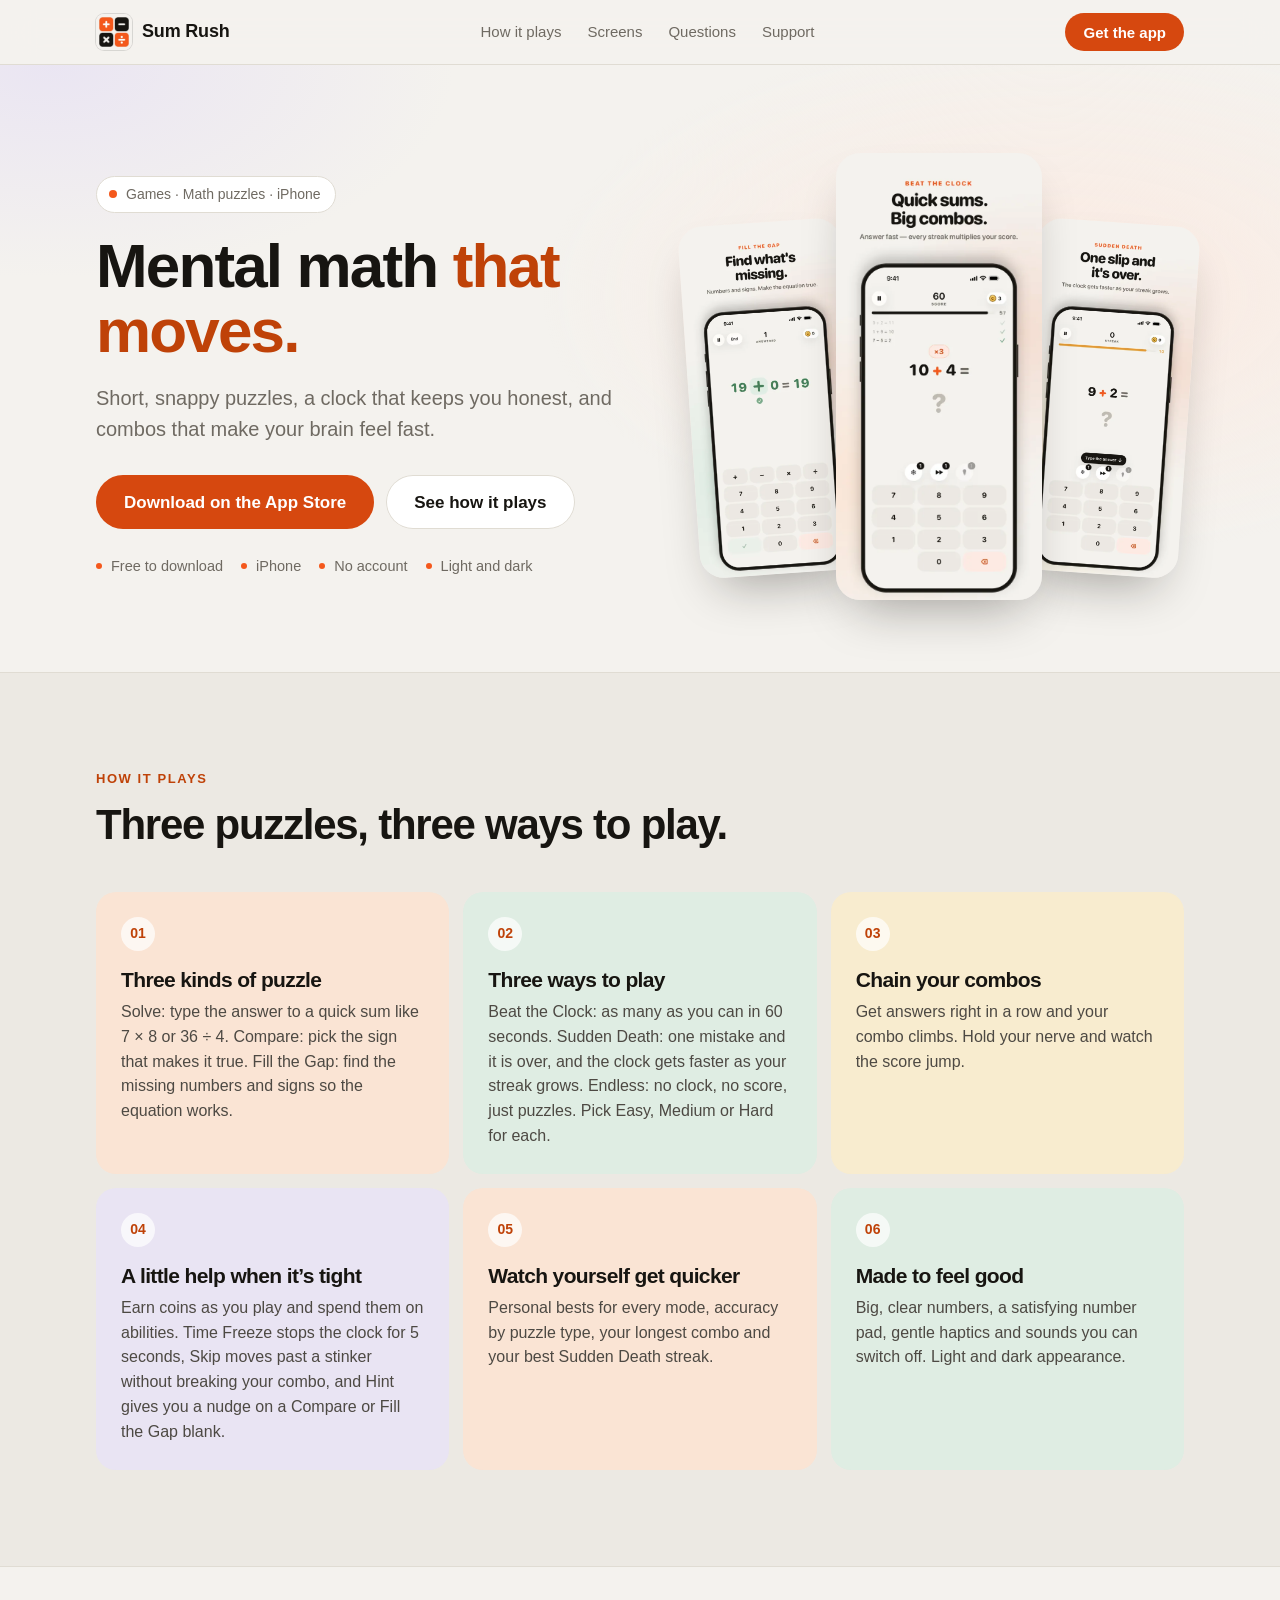
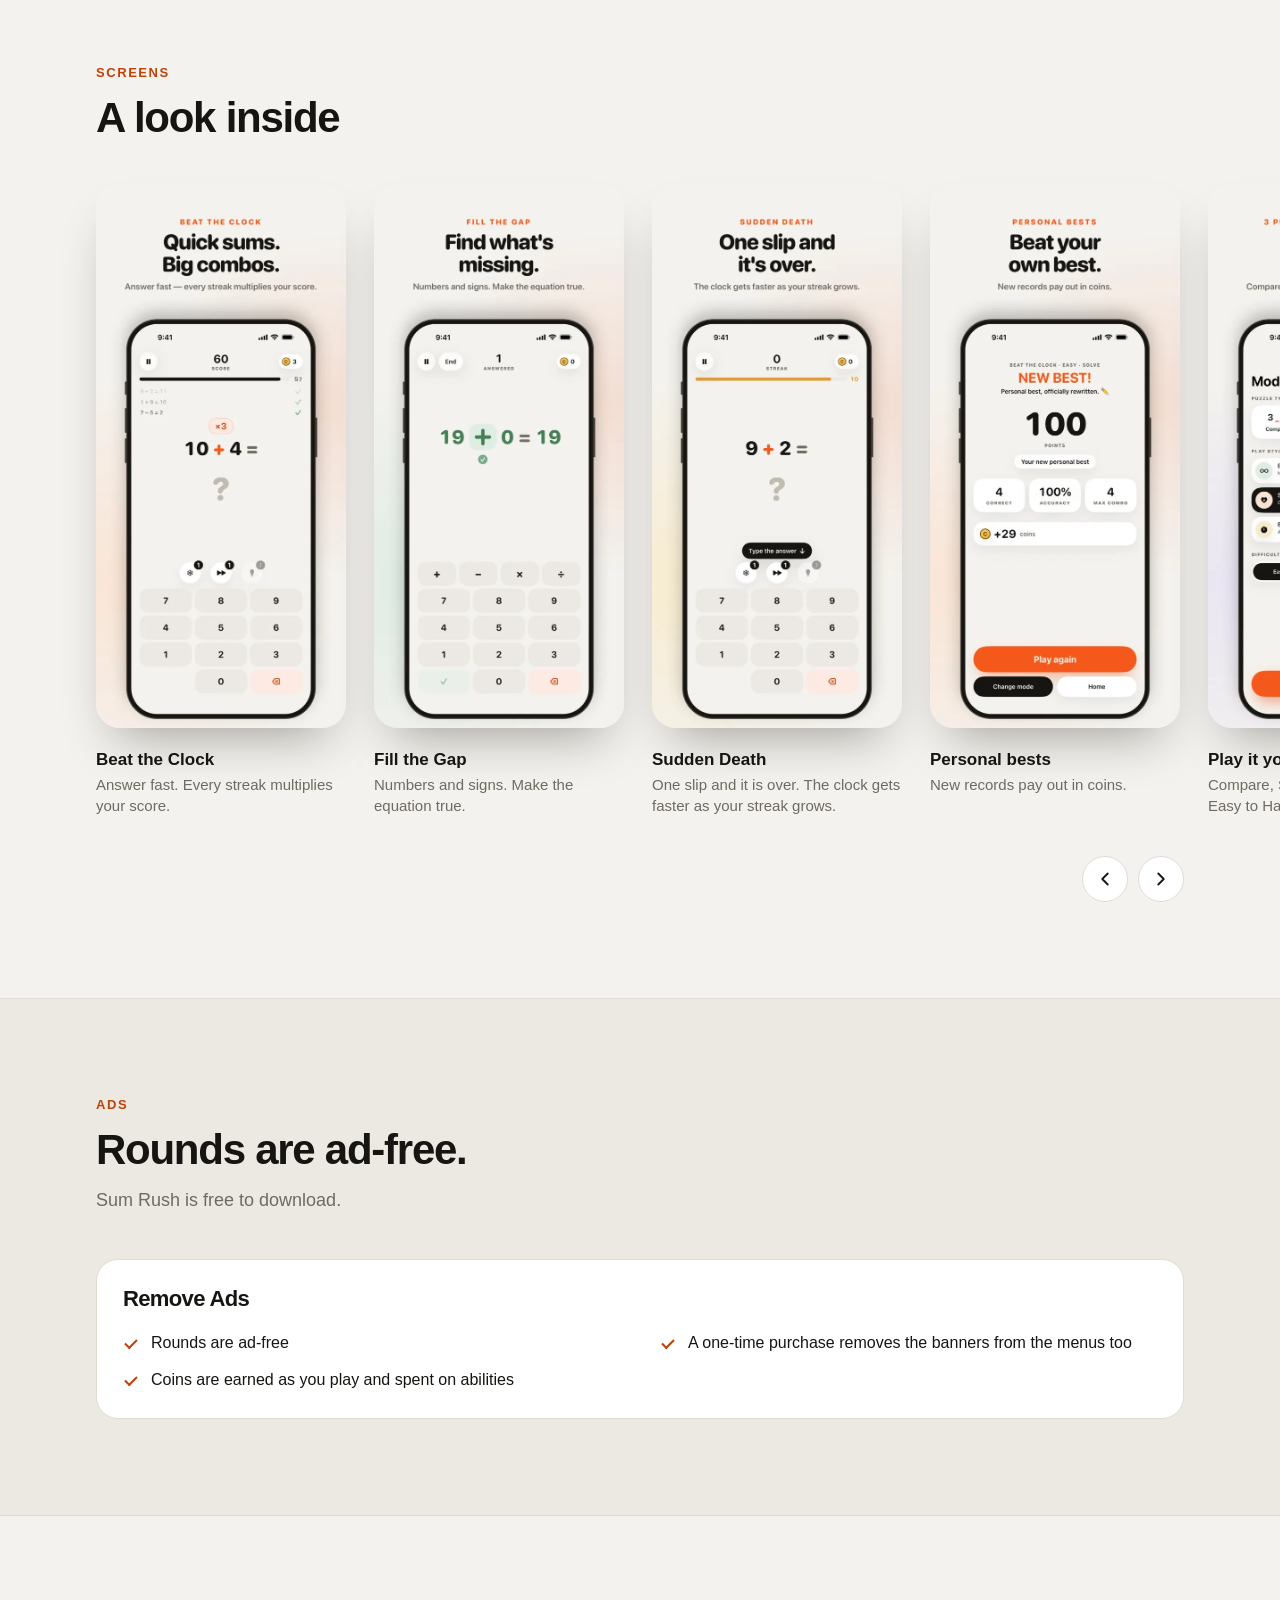
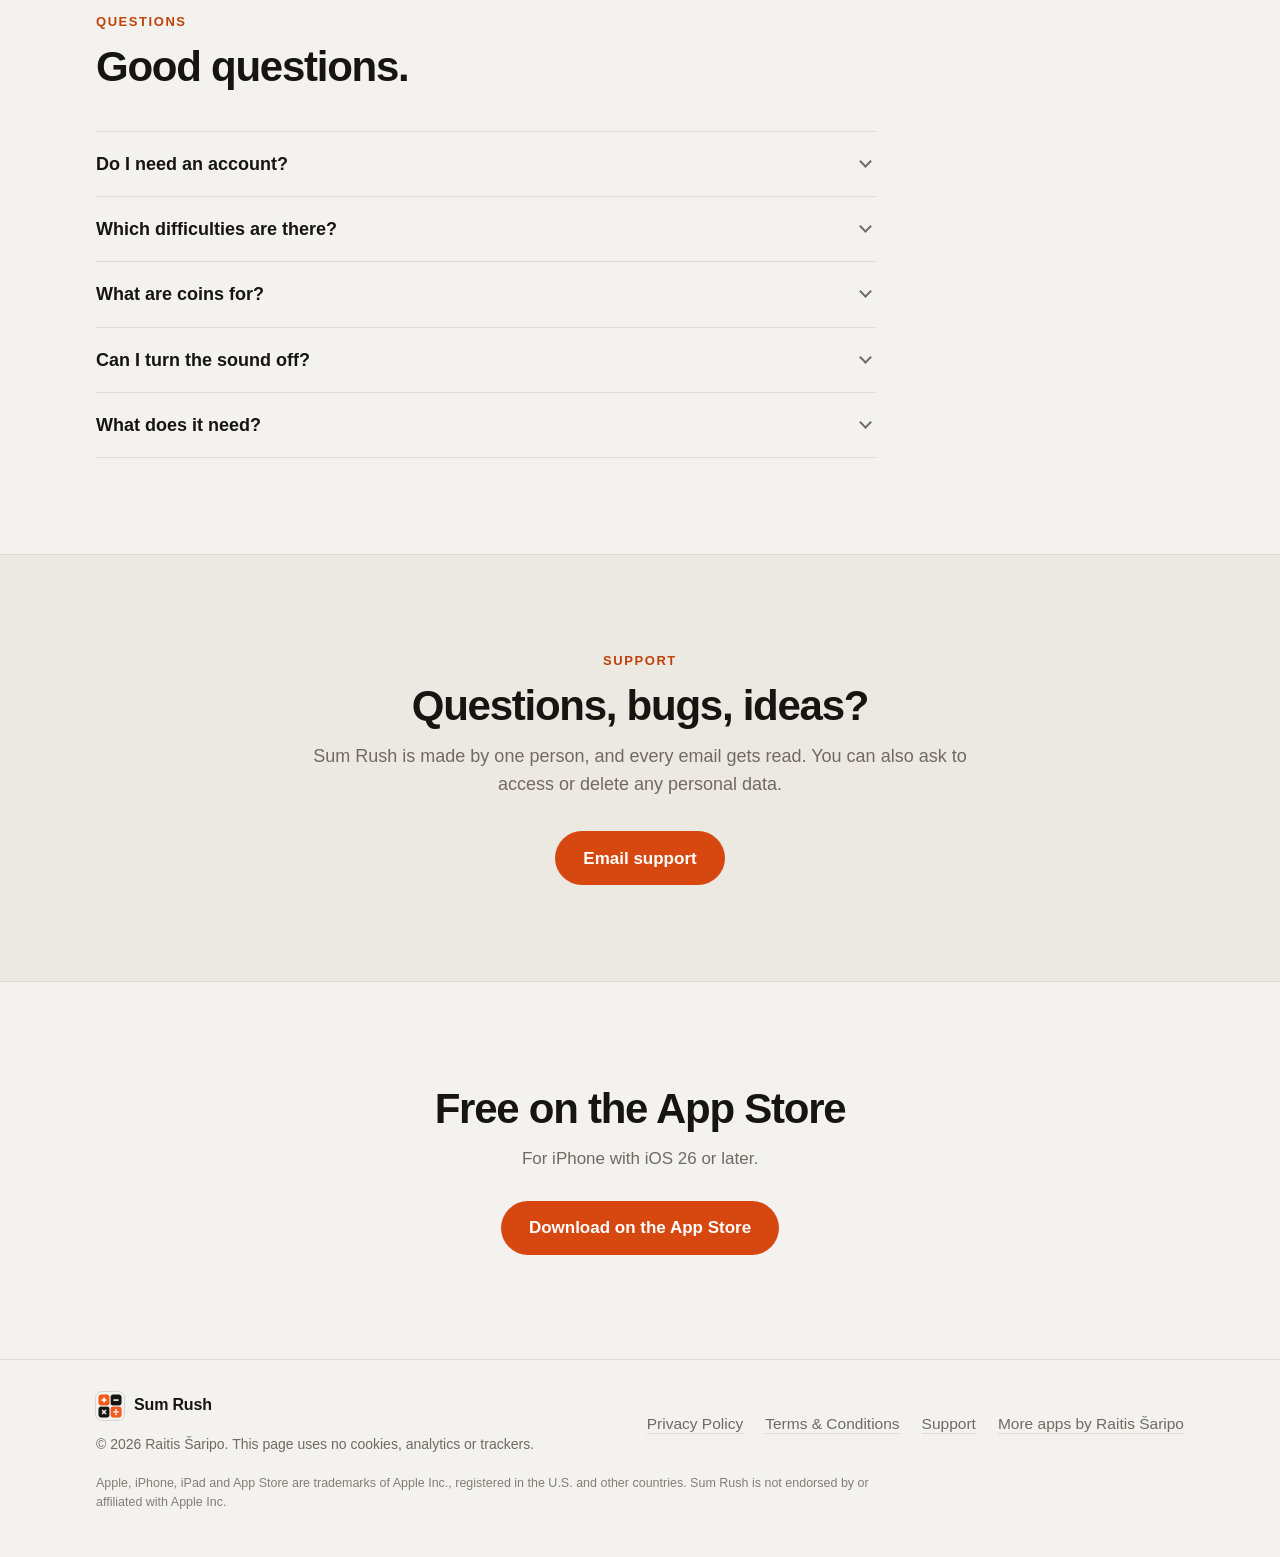
==== commit 5173c64d: "Support and legal pages the Countless way Support is a centred, button-only section: 'Email support'" ====
--- a/index.html
+++ b/index.html
@@ -167,20 +167,16 @@
         </section>
 
         <section class="section alt" id="support" aria-labelledby="support-title">
-            <div class="wrap">
-                <div class="support-box">
-                    <div>
-                        <p class="eyebrow">Support</p>
-                        <h2 id="support-title">Questions, bugs, ideas?</h2>
-                        <p class="section-lead">
-                            Email <a class="mail" href="mailto:saripo.raitis@gmail.com?subject=Sum Rush%20support">saripo.raitis@gmail.com</a>.
-                            If something is not working, say which iPhone and iOS version you have.
-                        </p>
-                    </div>
-                    <div class="links" aria-label="Legal">
-                        <a href="privacy-policy.html">Privacy policy</a> <a href="terms-and-conditions.html">Terms and conditions</a>
-                    </div>
-                </div>
+            <div class="wrap narrow center">
+                <p class="eyebrow">Support</p>
+                <h2 id="support-title">Questions, bugs, ideas?</h2>
+                <p class="section-lead">
+                    Sum Rush is made by one person, and every email gets read. You can also ask to access or delete any
+                    personal data.
+                </p>
+                <p class="support-cta">
+                    <a class="btn btn-lg" href="#support" data-mail>Email support</a>
+                </p>
             </div>
         </section>
 
@@ -202,9 +198,12 @@
                 </a>
                 <p class="copy">&copy; 2026 Raitis &Scaron;aripo. This page uses no cookies, analytics or trackers.</p>
             </div>
-            <div class="links">
+            <nav class="links" aria-label="Legal and support">
+                <a href="privacy-policy.html">Privacy Policy</a>
+                <a href="terms-and-conditions.html">Terms &amp; Conditions</a>
+                <a href="#support">Support</a>
                 <a href="https://raichibald.github.io/">More apps by Raitis &Scaron;aripo</a>
-            </div>
+            </nav>
         </div>
         <div class="wrap">
             <p class="legal">
--- a/styles.css
+++ b/styles.css
@@ -557,6 +557,18 @@
 }
 
 /* Support and final call */
+.wrap.narrow {
+    max-width: calc(780px + 2 * clamp(16px, 4vw, 32px));
+}
+.center {
+    text-align: center;
+}
+.center .section-lead {
+    margin-inline: auto;
+}
+.support-cta {
+    margin-top: 32px;
+}
 .support-box {
     display: grid;
     gap: 22px;
